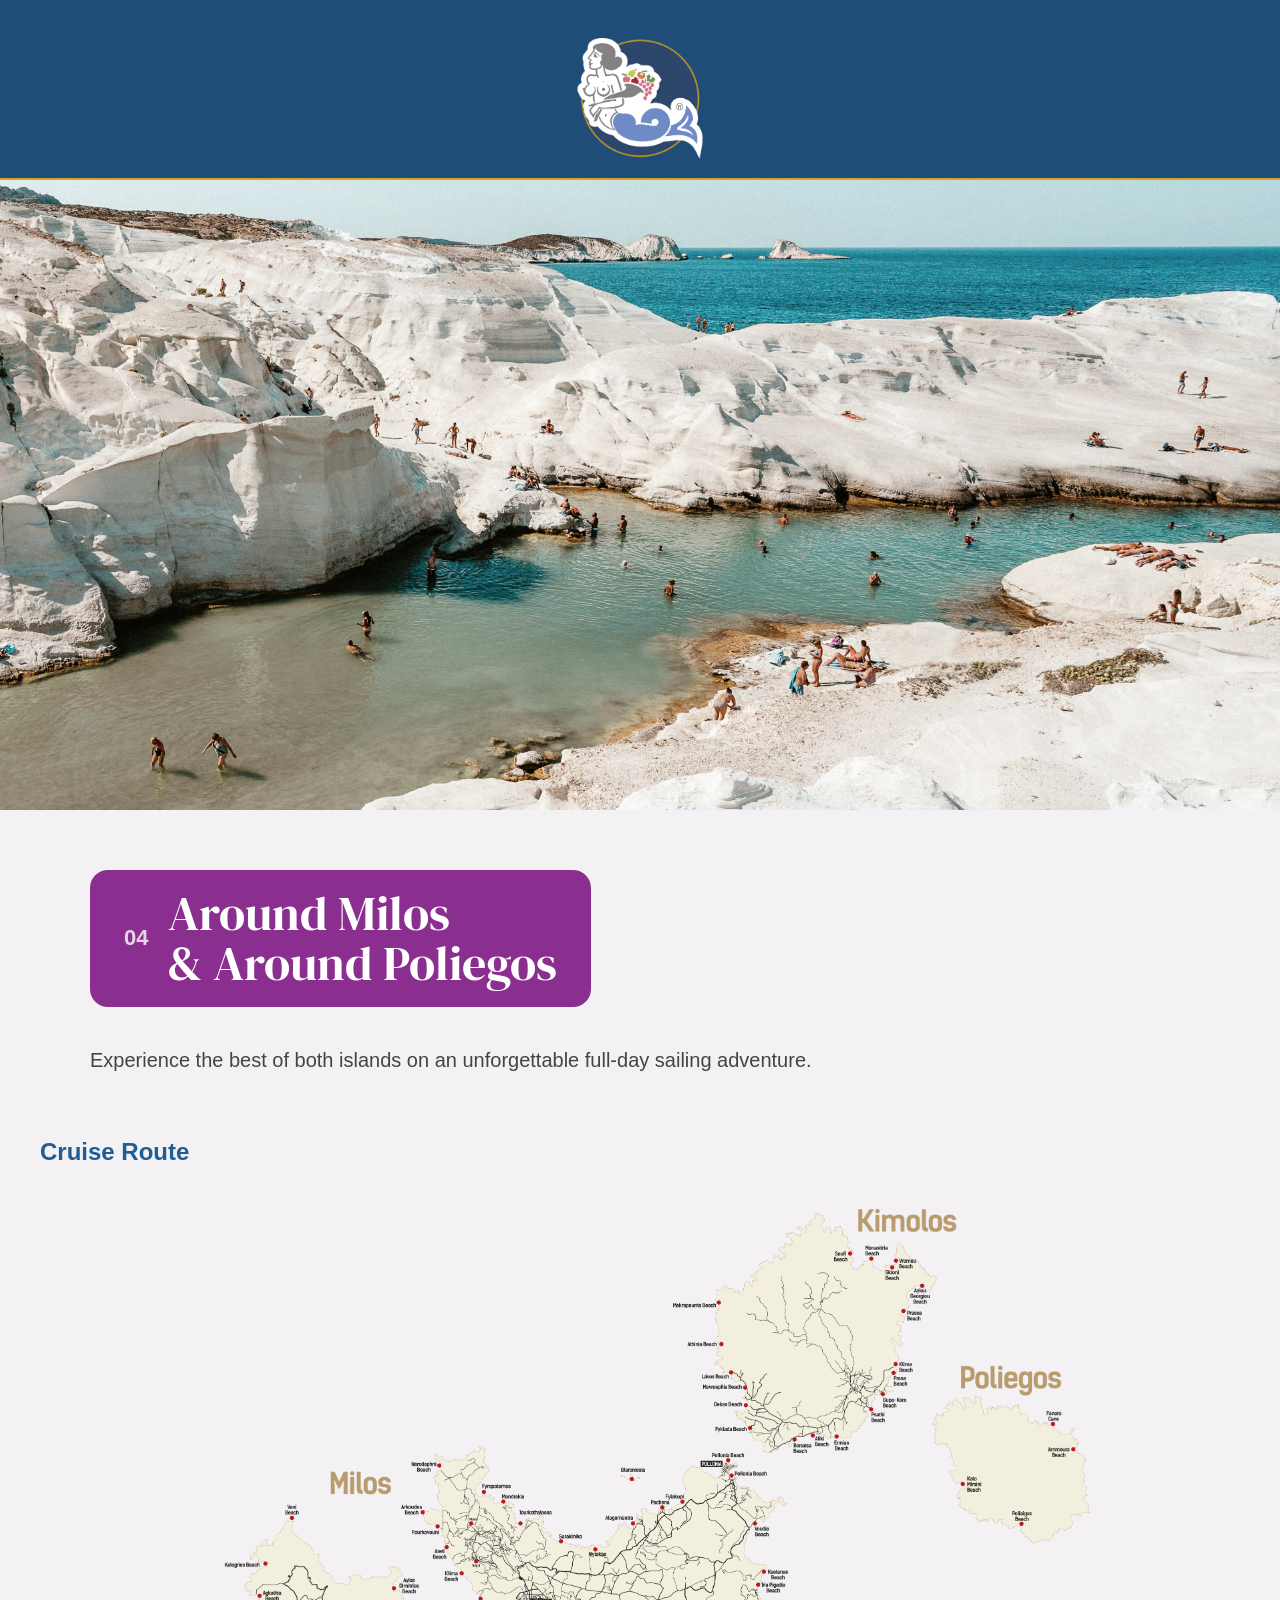
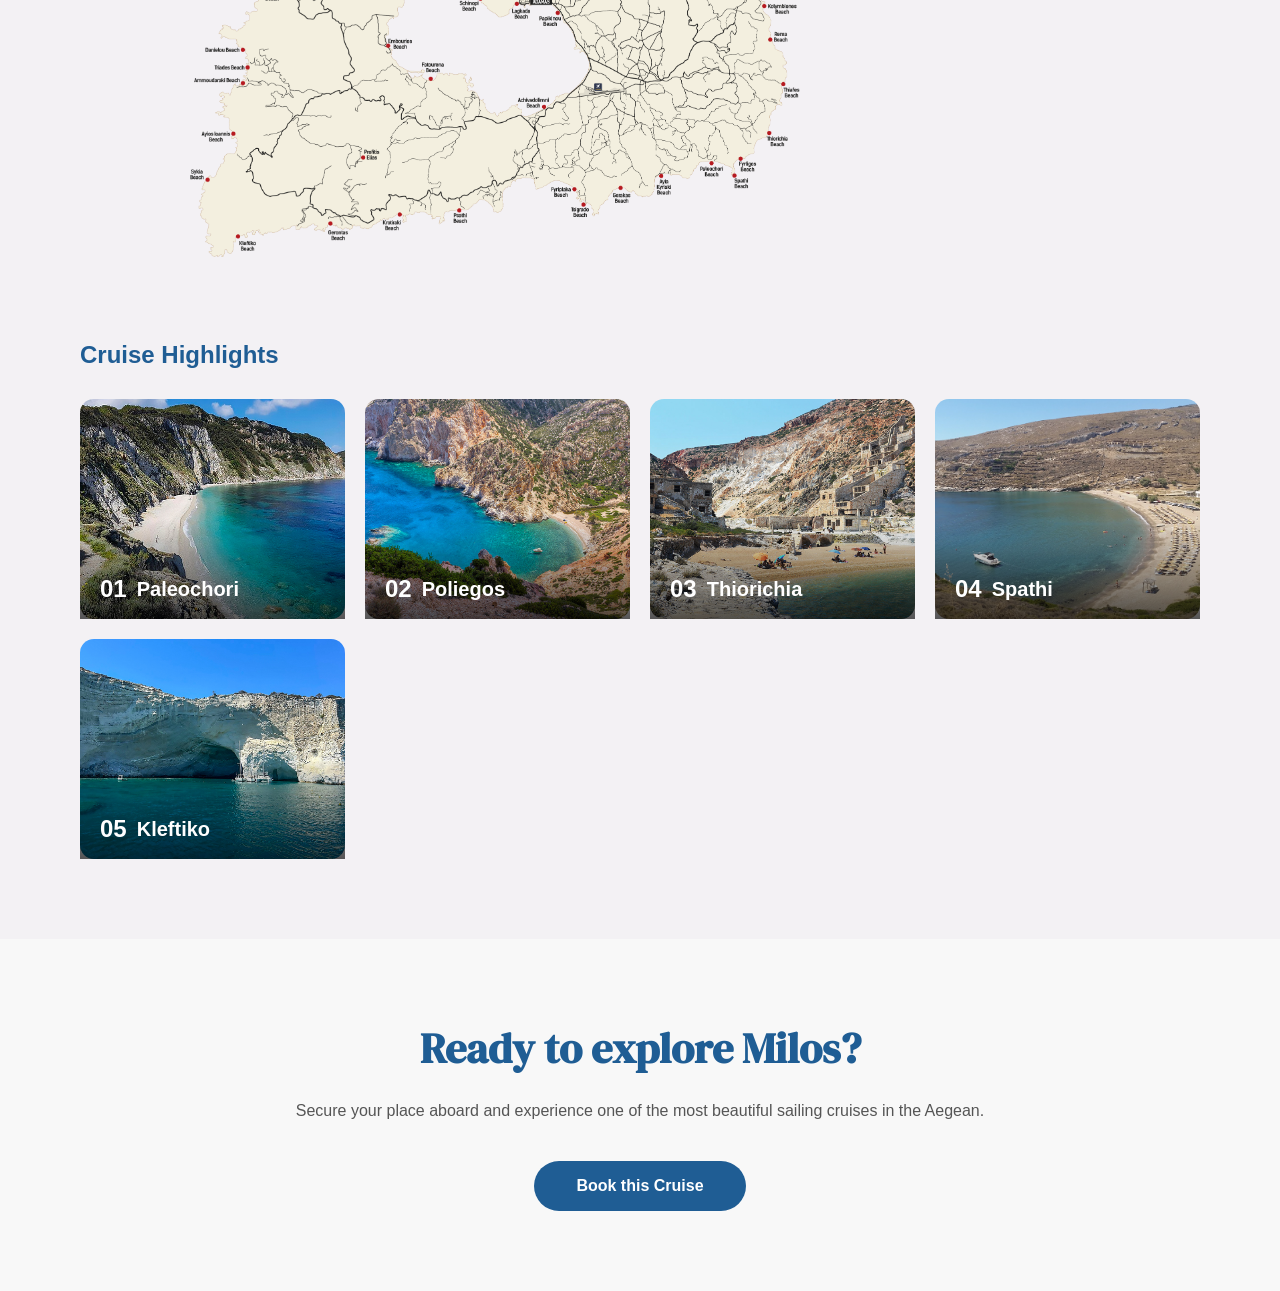
==== around-milos-around-poliegos.html @ d774d101 "Update around-milos-around-poliegos.html" ====
<!DOCTYPE html>
<html lang="en">

<head>
  <meta charset="UTF-8">
  <meta name="viewport" content="width=device-width, initial-scale=1.0">

  <title>Around Milos & Around Poliegos | Thalassitra Cruises</title>

  <link rel="stylesheet" href="css/style.css">

  <link rel="preconnect" href="https://fonts.googleapis.com">
  <link rel="preconnect" href="https://fonts.gstatic.com" crossorigin>
  <link href="https://fonts.googleapis.com/css2?family=DM+Serif+Display&display=swap" rel="stylesheet">
</head>

<body class="cruise-detail-page cruise-detail-orange">

  <header class="header">
    <div class="container">
      <a href="index.html" aria-label="Back to home">
        <img src="images/logo.png" alt="Thalassitra Cruises" class="logo">
      </a>
    </div>
  </header>

  <main>

    <section class="cruise-detail-hero">
  <img src="images/cruise-04/cruise-04-hero.jpg" alt="Around Milos & Around Poliegos cruise">
</section>

    <section class="cruise-detail-intro">

      <div class="cruise-detail-title">
        <span>04</span>
        <h1>Around Milos<br>&amp; Around Poliegos</h1>
      </div>

      <p>
  Experience the best of both islands on an unforgettable full-day sailing adventure.
</p>

    </section>

    <section class="cruise-detail-map">

    <div class="container">

        <h2 class="section-title">Cruise Route</h2>

        <div class="cruise-route-map">

            <img src="images/cruise-04/Cruises_04_map.png"
     alt="Around Milos & Around Poliegos Route">

        </div>

    </div>

</section>



<section class="cruise-detail-gallery">

    <div class="container">

        <h2 class="section-title">Cruise Highlights</h2>

       <div class="cruise-gallery-grid">

  <div class="gallery-item">
    <img src="images/cruise-03/cruise-03-stop-01.jpg" alt="Paleochori">
    <div class="gallery-caption">
      <span>01</span>
      <h3>Paleochori</h3>
    </div>
  </div>

  <div class="gallery-item">
    <img src="images/cruise-03/cruise-03-stop-02.jpg" alt="Poliegos">
    <div class="gallery-caption">
      <span>02</span>
      <h3>Poliegos</h3>
    </div>
  </div>

  <div class="gallery-item">
    <img src="images/cruise-03/cruise-03-stop-03.jpg" alt="Thiorichia">
    <div class="gallery-caption">
      <span>03</span>
      <h3>Thiorichia</h3>
    </div>
  </div>

  <div class="gallery-item">
    <img src="images/cruise-03/cruise-03-stop-04.jpg" alt="Spathi">
    <div class="gallery-caption">
      <span>04</span>
      <h3>Spathi</h3>
    </div>
  </div>

  <div class="gallery-item">
    <img src="images/cruise-03/cruise-03-stop-05.jpg" alt="Kleftiko">
    <div class="gallery-caption">
      <span>05</span>
      <h3>Kleftiko</h3>
    </div>
  </div>

</div>
</div>

    </div>

</section>

<section class="book-cruise">

    <div class="container">

        <h2>Ready to explore Milos?</h2>

        <p>
            Secure your place aboard and experience one of the most beautiful sailing cruises in the Aegean.
        </p>

        <a href="https://thalassitra.com/" target="_blank" class="book-cruise-btn">
            Book this Cruise
        </a>

    </div>

</section>
  
  </main>

</body>
</html>
---- css/style.css ----
@font-face{
    font-family:"ThalassitraTitle";
    src:url("../fonts/SeoulHangangC-BL.ttf") format("truetype");
    font-weight:700;
    font-style:normal;
}

/* ===== RESET ===== */

*{
    margin:0;
    padding:0;
    box-sizing:border-box;
}

body{
    font-family:Arial, Helvetica, sans-serif;
    background:#f4f4f4;
    color:#1f5d94;
}

/* ===== HEADER ===== */

.header{
    position:relative;
    height:330px;
    background:#1f4d78;
    border-bottom:2px solid #d3a32b;
    overflow:visible;
}

.logo{
    position:absolute;
    left:50%;
    transform:translateX(-50%);
    width:370px;
    height:auto;
    top:150px;
    z-index:100;
}

/* ===== TITLE ===== */

.intro{

    background:#efefef;

    text-align:center;

    padding:50px 20px;

}

.intro h1{

    font-size:52px;
    line-height:1.2;
    color:#1f5d94;
    font-weight:normal;

}

/* ===== HERO ===== */

.hero{
    position:relative;
}
.hero img{

    width:100%;
    display:block;

}

/* ===== BUTTONS ===== */

.quick-links{

    background:#174f7c;

    display:grid;

    grid-template-columns:repeat(2,1fr);

    gap:20px;

    padding:40px;

}

.quick-button{

    background:#1d6fb2;

    border:3px solid #c89b1d;

    border-radius:40px;
    background:linear-gradient(to bottom,#2c73ad,#19588b);

box-shadow:
    0 6px 14px rgba(0,0,0,.18),
    inset 0 1px 0 rgba(255,255,255,.20);

transition:all .25s ease;

    display:flex;

    align-items:center;

    justify-content:space-between;

    color:white;

    padding:12px 20px;

}

.quick-button img{
    width:28px;
    transition:transform .3s ease;
}

.quick-button:hover img:first-child{
    transform:rotate(10deg);
}

.quick-button span{
    flex:1;
    text-align:center;
}

.container{
    max-width:1200px;
    margin:0 auto;
    position:relative;
    height:100%;
}
.hero-title{
    position:absolute;
    top:250px;
    left:50%;
    transform:translateX(-50%);
    font-family:"DM Serif Display", serif;
    font-weight:400;
    z-index:10;
    width:1000px;
    color:#1f5d94;
    font-size:75px;
    line-height:1.15;
    text-align:center;
}
.quick-button:hover{
    transform:translateY(-2px);

    box-shadow:
        0 10px 22px rgba(0,0,0,.25),
        inset 0 1px 0 rgba(255,255,255,.30);
}

.quick-button img:last-child{
    transition:transform .25s ease;
}

.quick-button:hover{

    transform:translateY(-3px);

    background:linear-gradient(to bottom,#3482c1,#21679d);

    border-color:#d8ad35;

    box-shadow:
        0 14px 28px rgba(0,0,0,.25),
        0 0 10px rgba(200,155,29,.20),
        inset 0 1px 0 rgba(255,255,255,.35);

}

.mobile-title{
    display:none;
}

@media (max-width:600px){

    .header{
        height:180px;
    }

    .logo{
        width:185px;
        top:65px;
    }

.hero-title{
    top:65px;
    width:90%;
    font-size:31px;
    line-height:1.1;
}

    .quick-links{
        grid-template-columns:1fr;
        gap:14px;
        padding:22px 18px;
    }

    .quick-button{
        width:100%;
        min-height:64px;
        border-radius:18px;
    }
}

.desktop-title{
    display:none;
}

.mobile-title{
    display:block;
}

}

/* ===== CRUISES PAGE ===== */

.cruises-page{
    background:#f3f1f4;
    color:#1f5d94;
}

.cruises-page .header{
    position:relative;
    height:260px;
}

/* ===== HERO ===== */

.cruises-cover{
    position:relative;
    width:100%;
}

.cruises-cover img{
    display:block;
    width:100%;
    height:700px;
    object-fit:cover;
}

.hero-overlay{

    position:absolute;

    left:50%;
    top:12%;

    transform:translate(-50%,-50%);

    width:min(900px,90%);

    text-align:center;

    color:#fff;

}

.hero-overlay h1{

    margin:0 0 12px;

    font-family:"DM Serif Display", serif;

    font-size:68px;

    font-weight:400;

    text-transform:uppercase;

    line-height:1;

    text-shadow:0 3px 14px rgba(0,0,0,.35);

}

.hero-overlay p{

    margin:0;

    font-family:"DM Serif Display", serif;

    font-size:24px;

    line-height:1.4;

    text-shadow:0 2px 8px rgba(0,0,0,.45);

}

.cruises-list{
    padding:0 0 70px;
}

.cruises-list h2{
    margin:0 0 35px;
    padding:14px 20px;
    text-align:center;
    background:#1f5d94;
    color:#fff;
    font-family:"DM Serif Display", serif;
    font-size:42px;
    font-weight:400;
    text-transform:uppercase;
}

.cruise-grid{
    width:min(1100px, calc(100% - 40px));
    margin:0 auto;
    display:grid;
    grid-template-columns:repeat(2, 1fr);
    gap:24px;
}

.cruise-card{
    position:relative;
    overflow:hidden;

    min-height:260px;
    padding:30px;
    border-radius:22px;

    color:#fff;
    text-decoration:none;

    display:flex;
    flex-direction:column;
    justify-content:space-between;

    background-size:cover;
    background-position:center;

    box-shadow:0 12px 26px rgba(0,0,0,.18);
    transition:transform .25s ease, box-shadow .25s ease;
}

.cruise-card::before{
    content:"";
    position:absolute;
    inset:0;

    background:linear-gradient(
        to top,
        rgba(0,0,0,.65),
        rgba(0,0,0,.15)
    );

    z-index:1;
}

.cruise-card > *{
    position:relative;
    z-index:2;
}

.cruise-card:hover{
    transform:translateY(-4px);
    box-shadow:0 18px 34px rgba(0,0,0,.24);
}

.cruise-number{
    font-size:18px;
    opacity:.8;
}

.cruise-card h3{
    margin:20px 0;
    font-family:"DM Serif Display", serif;
    font-size:36px;
    font-weight:400;
    line-height:1.05;
}

.cruise-link{
    font-size:17px;
    font-weight:bold;
}

.cruise-purple{
    background:#8a2f8f;
}

.cruise-green{
    background:#4f8f3d;
}

.cruise-brown{
    background:#8a5a2b;
}

.cruise-orange{
    background:#d76a2b;
}

@media (max-width:600px){

    .cruises-page .header{
        height:180px;
    }

    .cruises-intro{
        padding:40px 18px 25px;
    }

    .cruises-intro h1{
        font-size:38px;
    }

    .cruises-intro p{
        font-size:15px;
    }

    .cruises-list h2{
        font-size:28px;
        padding:12px 15px;
    }

    .cruise-grid{
        width:calc(100% - 28px);
        grid-template-columns:1fr;
        gap:16px;
    }

    .cruise-card{
        min-height:190px;
        padding:22px;
        border-radius:18px;
    }

    .cruise-card h3{
        font-size:28px;
    }
}

/* ===== CRUISE DETAIL PAGE ===== */

.cruise-detail-page{
    background:#f3f1f4;
}

.cruise-detail-hero{
    width:100%;
}

.cruise-detail-hero img{
    display:block;
    width:100%;
    height:min(70vh,700px);
    object-fit:cover;
}

.cruise-detail-intro{
    width:min(1100px, calc(100% - 40px));
    margin:60px auto;
}

.cruise-detail-title{
    display:inline-flex;
    align-items:center;
    gap:20px;

    padding:18px 34px;

    border-radius:18px;

    background:#8a2f8f;
    color:#fff;
}

.cruise-detail-title span{
    font-size:22px;
    font-weight:bold;
    opacity:.8;
}

.cruise-detail-title h1{
    margin:0;

    font-family:"DM Serif Display", serif;
    font-size:48px;
    font-weight:400;
    line-height:1.05;
}

.cruise-detail-intro p{

    max-width:760px;

    margin:35px 0 0;

    font-size:20px;
    line-height:1.8;

    color:#444;
}

/* ===== SMALL HEADER FOR INNER PAGES ===== */

.cruises-page .header,
.cruise-detail-page .header{
    height:180px;
}

.cruises-page .logo,
.cruise-detail-page .logo{

    position:absolute;

    left:50%;

    top:38px;

    transform:translateX(-50%);

    width:125px;

}

.cruises-intro{
    padding:38px 20px 30px;
}

@media (max-width:600px){

    .cruises-page .header,
    .cruise-detail-page .header{
        height:135px;
    }

    .cruises-page .logo,
    .cruise-detail-page .logo{
        top:8px;
        width:125px;
    }

    .cruise-grid{
        grid-template-columns:1fr;
    }

}

/* ==========================
   Cruise Gallery
========================== */

.cruise-detail-gallery{
    max-width:1200px;
    margin:80px auto;
    padding:0 40px;
}

.cruise-detail-gallery h2{
    margin-bottom:30px;
}

.cruise-gallery{
    display:grid;
    grid-template-columns:repeat(auto-fit,minmax(260px,1fr));
    gap:22px;
}

.cruise-gallery img{
    width:100%;
    height:220px;
    object-fit:cover;
    border-radius:16px;
    display:block;
    transition:.35s;
}

.cruise-gallery img:hover{
    transform:scale(1.02);
}

@media (max-width:768px){

.cruise-gallery{
grid-template-columns:1fr;
}

.cruise-gallery img{
height:220px;
}

}

.cruise-gallery-grid{
    display:grid;
    grid-template-columns:repeat(auto-fit,minmax(240px,1fr));
    gap:20px;
}

.gallery-item img{
    width:100%;
    height:220px;
    object-fit:cover;
    border-radius:14px;
    display:block;
}

.gallery-item img:hover{
    transform:scale(1.03);
    transition:.3s;
}

/* ===========================
   Cruise Stops
=========================== */

.cruise-stops{
    max-width:1200px;
    margin:90px auto;
    padding:0 40px;
}

.stop-card{
    display:grid;
    grid-template-columns:340px 1fr;
    gap:35px;

    align-items:center;

    margin-bottom:60px;
    padding-bottom:60px;

    border-bottom:1px solid #e7e7e7;
}

.stop-card:last-child{
    border-bottom:none;
}

.stop-card img{
    width:100%;
    height:240px;

    object-fit:cover;

    border-radius:16px;
}

.stop-number{
    display:inline-block;

    margin-bottom:14px;

    color:#8a2f8f;

    font-size:15px;
    font-weight:700;
    letter-spacing:2px;
}

.stop-content h3{
    margin:0 0 15px;

    font-family:"DM Serif Display",serif;
    font-size:34px;
    color:#1f5d94;
}

.stop-content p{
    margin:0;

    line-height:1.8;
    color:#555;
}

@media (max-width:768px){

    .cruise-stops{
        padding:0 20px;
    }

    .stop-card{
        grid-template-columns:1fr;
        gap:20px;
    }

}

.book-cruise{
    padding:80px 20px;
    text-align:center;
    background:#f8f8f8;
}

.book-cruise h2{
    font-family:"DM Serif Display", serif;
    font-size:42px;
    color:#1f5d94;
    margin-bottom:20px;
}

.book-cruise p{
    max-width:700px;
    margin:0 auto 35px;
    line-height:1.8;
    color:#555;
}

.book-cruise-btn{
    display:inline-block;
    padding:16px 42px;
    background:#1f5d94;
    color:#fff;
    text-decoration:none;
    border-radius:40px;
    font-weight:700;
    transition:.3s;
}

.book-cruise-btn:hover{
    background:#16466f;
}

.cruise-route-map{
    text-align:center;
    margin-top:40px;
}

.cruise-route-map img{
    width:75%;
    max-width:900px;
    height:auto;
    border-radius:20px;
}

.gallery-item{
    position:relative;
    overflow:hidden;
}

.gallery-caption{
    position:absolute;
    left:20px;
    bottom:18px;
    color:#fff;
    z-index:2;
}

.gallery-caption{
    display:flex;
    align-items:center;
    gap:10px;
    position:absolute;
    left:20px;
    bottom:18px;
    color:#fff;
    z-index:2;
}

.gallery-caption span{
    font-size:24px;
    font-weight:700;
    line-height:1;
}

.gallery-caption h3{
    margin:0;
    font-size:20px;
    font-weight:600;
    color:#fff;
}

.gallery-item::after{
    content:"";
    position:absolute;
    left:0;
    right:0;
    bottom:0;
    height:45%;
    background:linear-gradient(to top, rgba(0,0,0,.65), rgba(0,0,0,0));
}
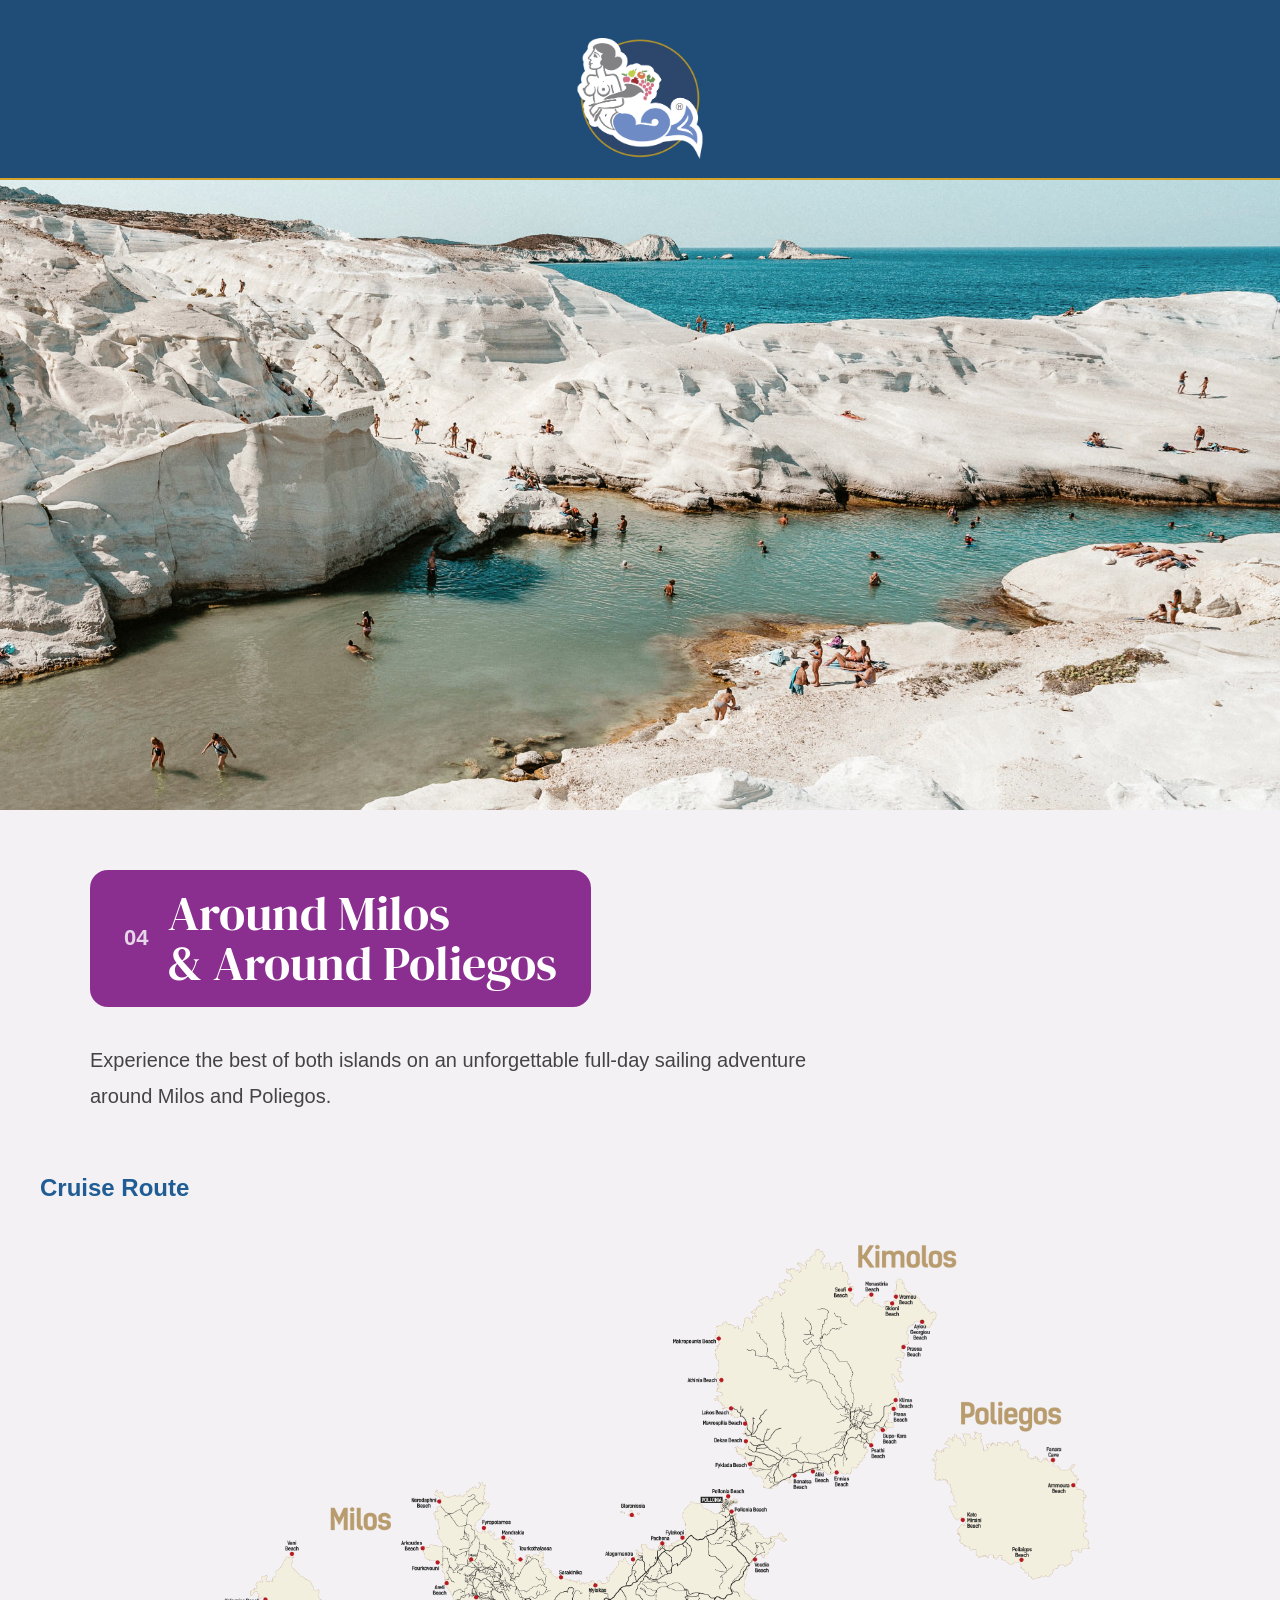
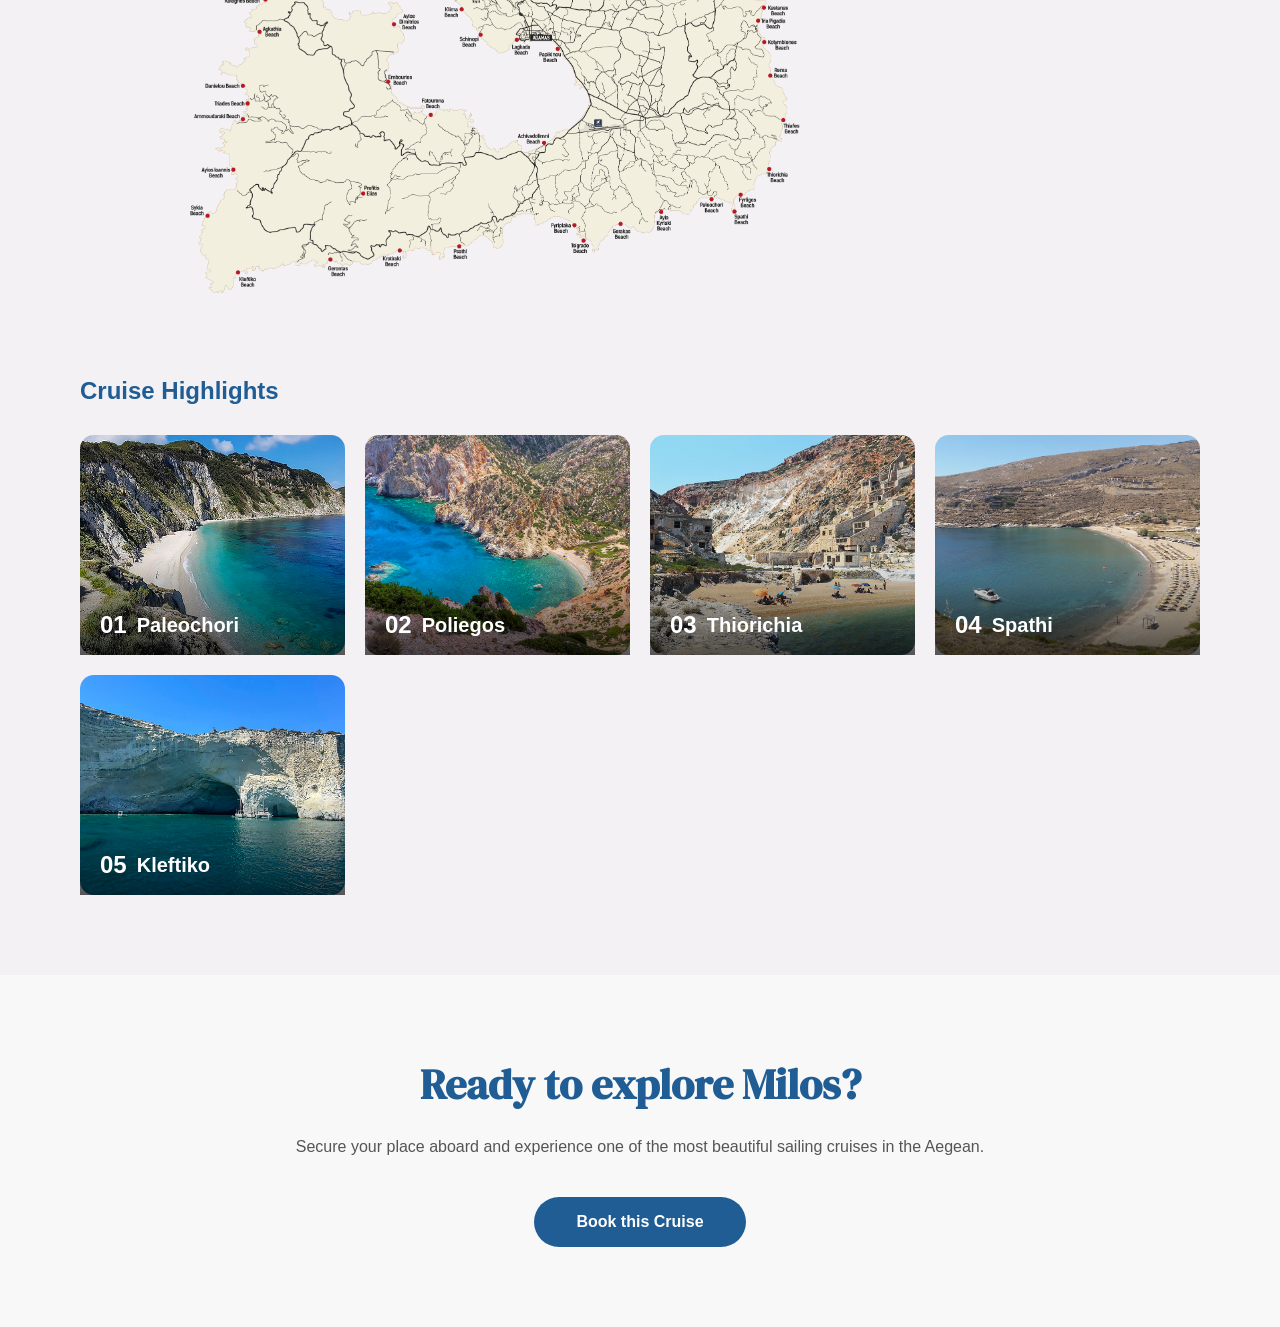
==== commit 1ef36775: "Update around-milos-around-poliegos.html" ====
--- a/around-milos-around-poliegos.html
+++ b/around-milos-around-poliegos.html
@@ -38,7 +38,7 @@
       </div>
 
       <p>
-  Experience the best of both islands on an unforgettable full-day sailing adventure.
+  Experience the best of both islands on an unforgettable full-day sailing adventure around Milos and Poliegos.
 </p>
 
     </section>
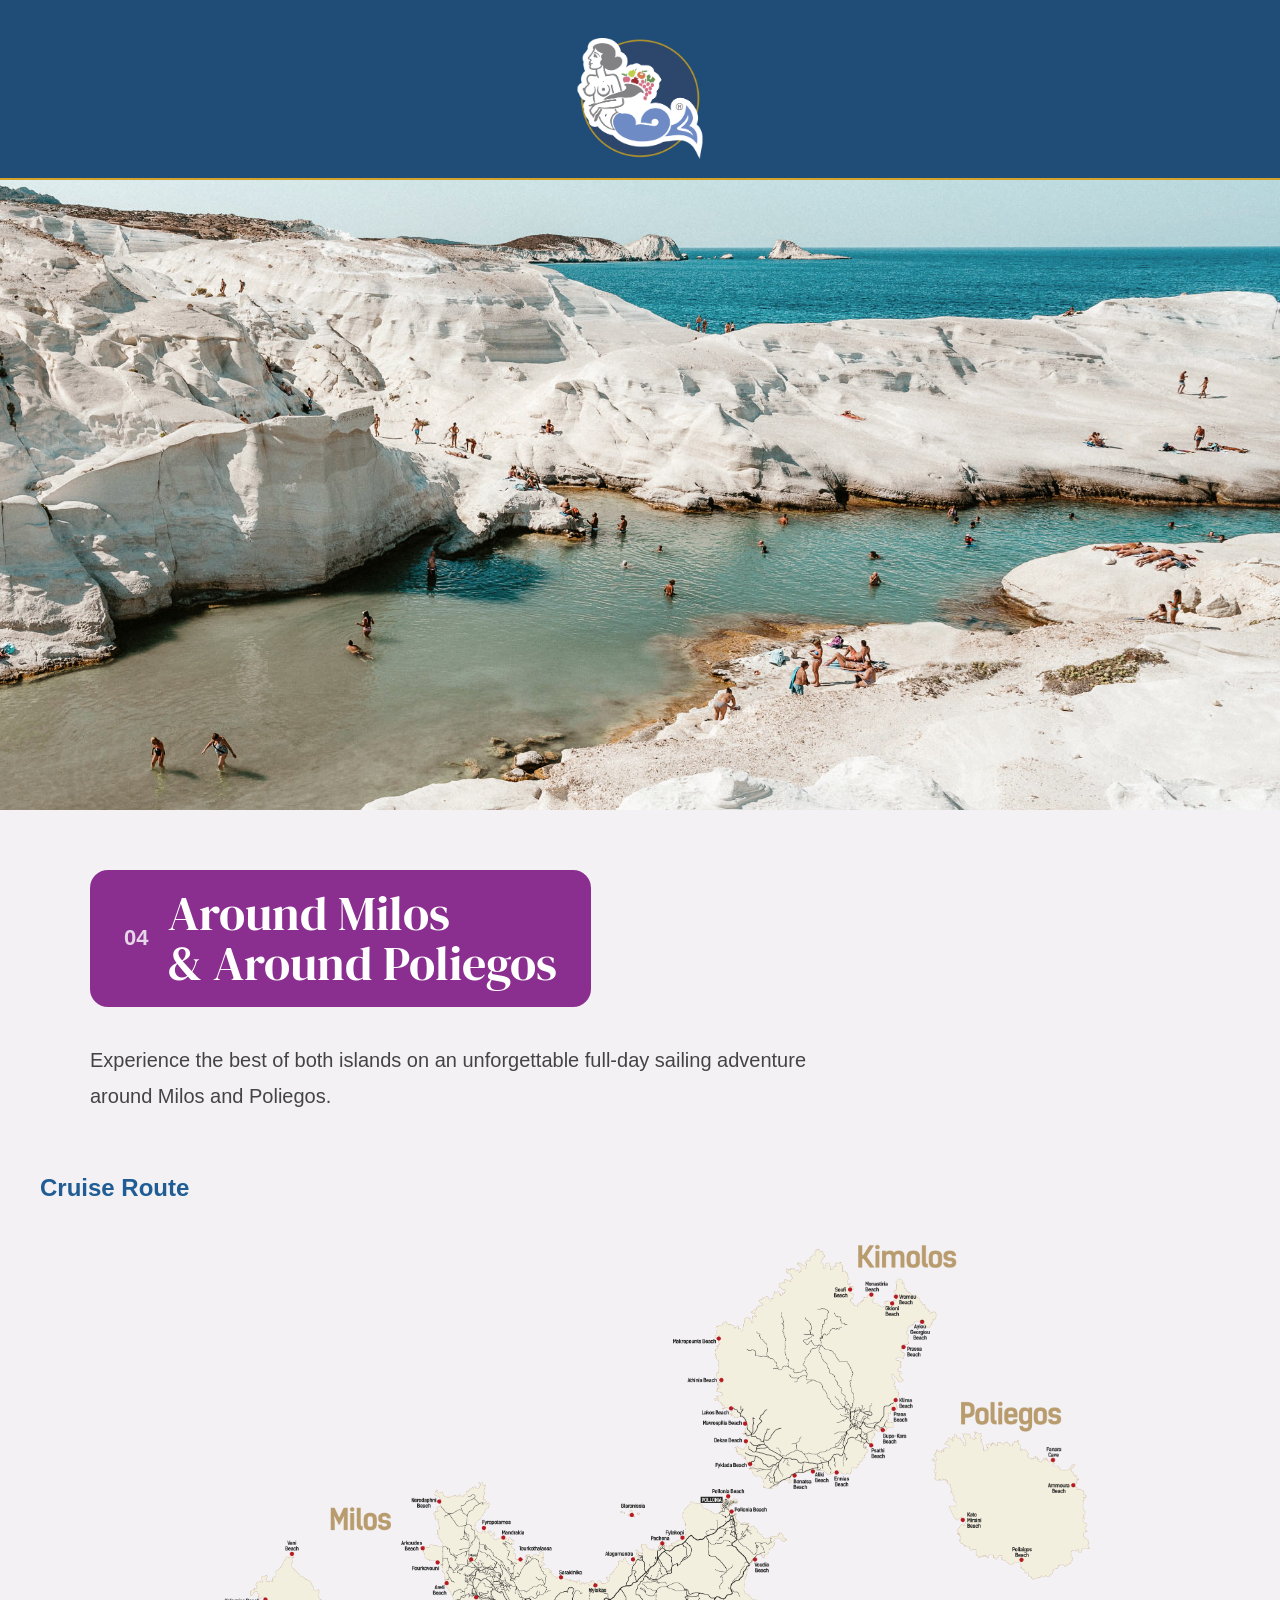
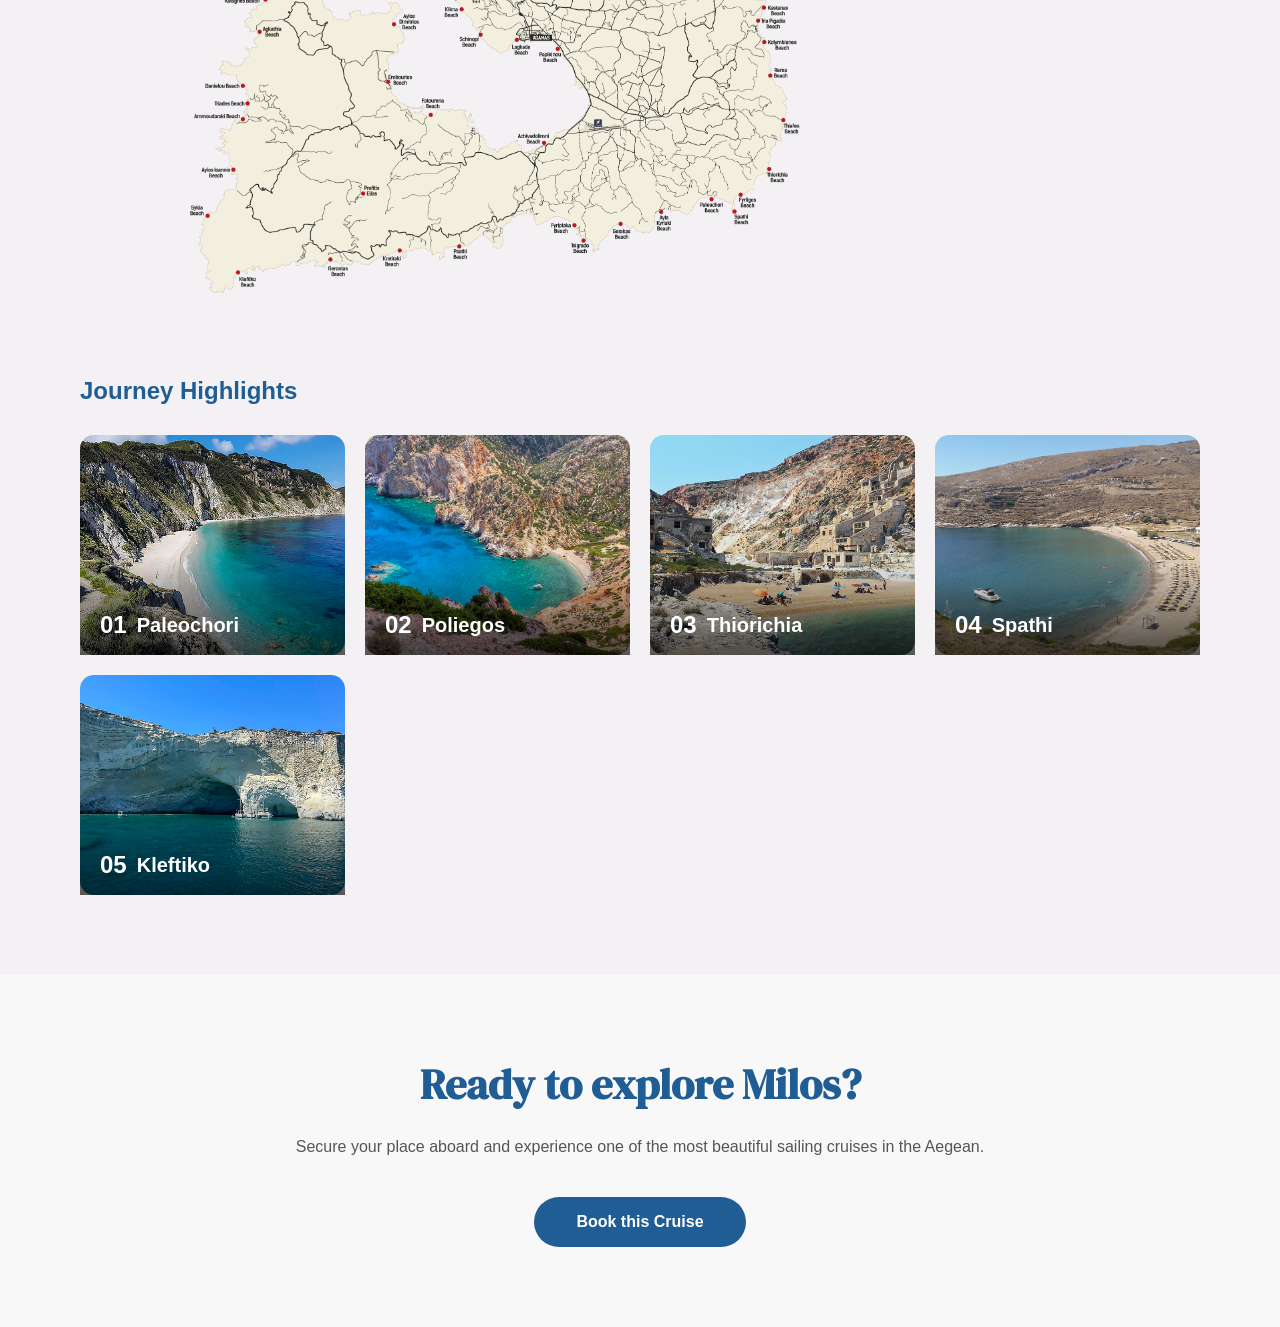
==== commit 96a455ec: "Update around-milos-around-poliegos.html" ====
--- a/around-milos-around-poliegos.html
+++ b/around-milos-around-poliegos.html
@@ -66,7 +66,7 @@
 
     <div class="container">
 
-        <h2 class="section-title">Cruise Highlights</h2>
+        <h2 class="section-title">Journey Highlights</h2>
 
        <div class="cruise-gallery-grid">
 
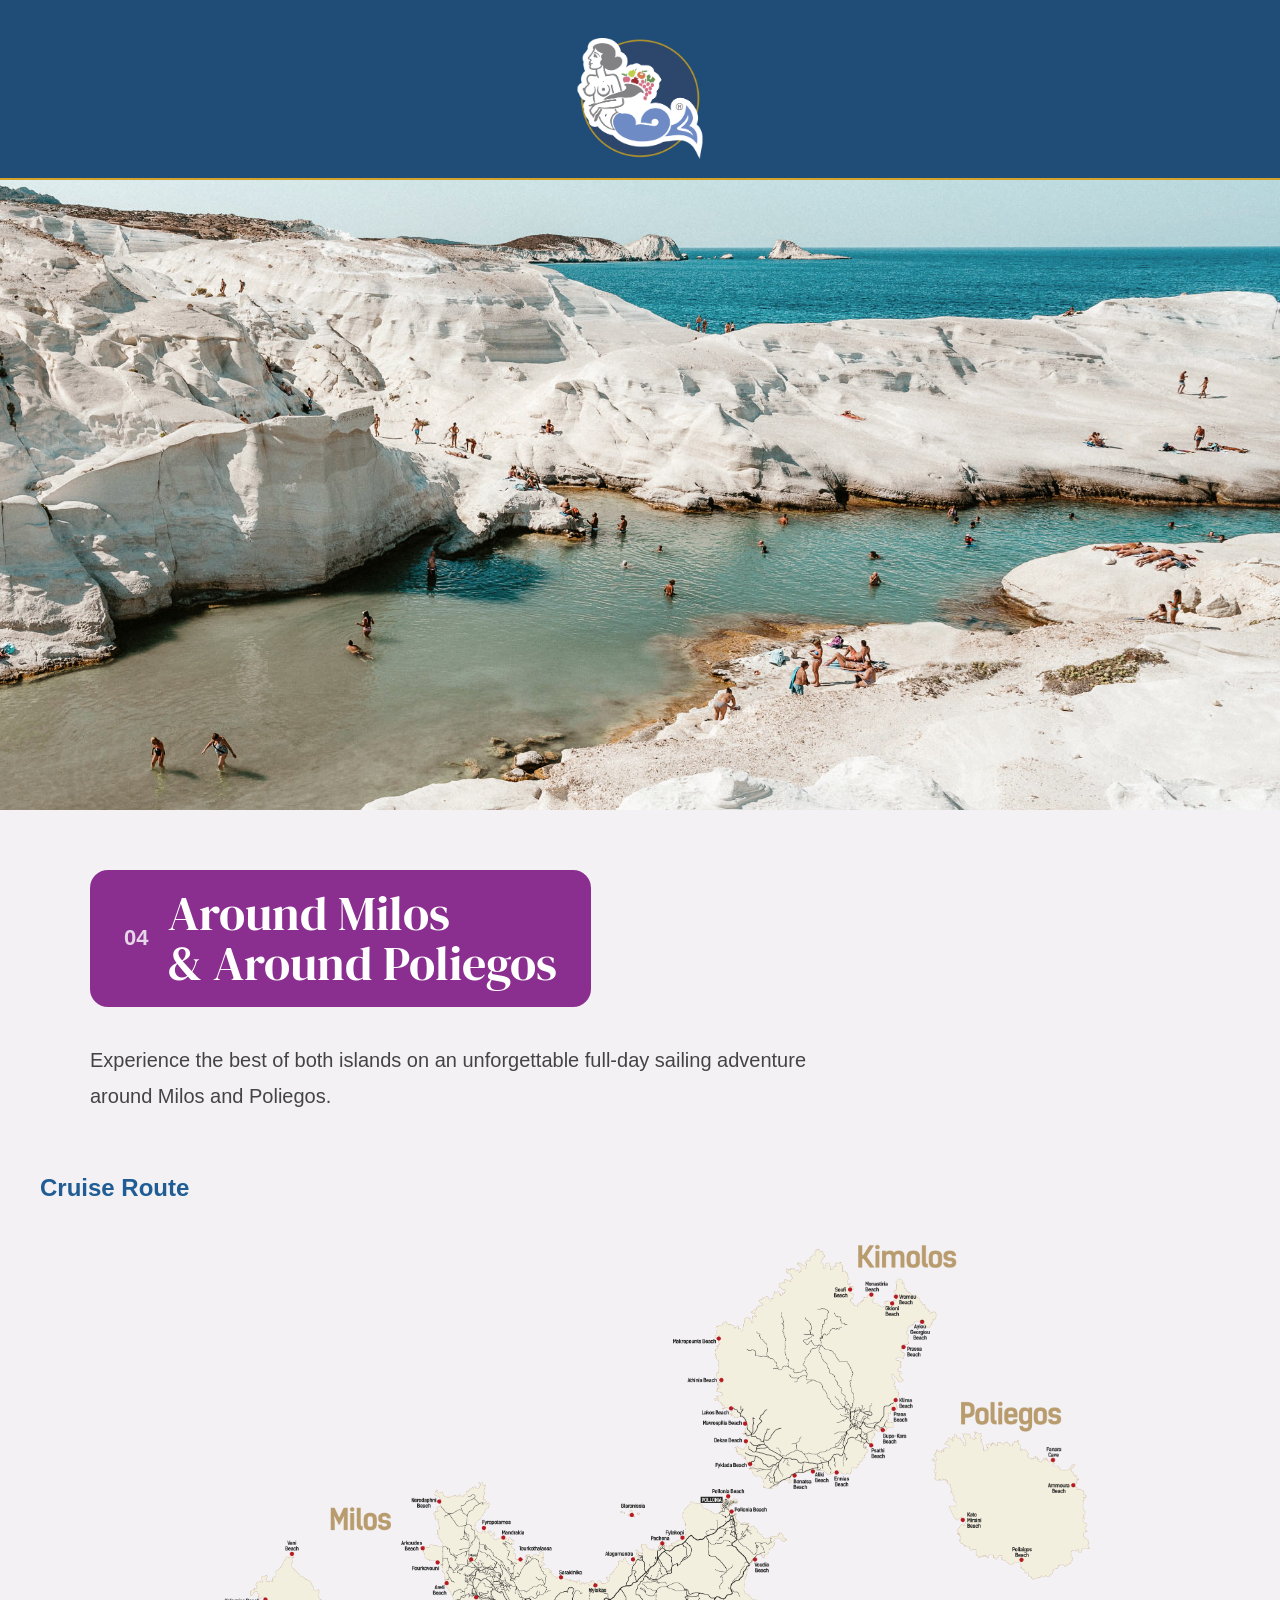
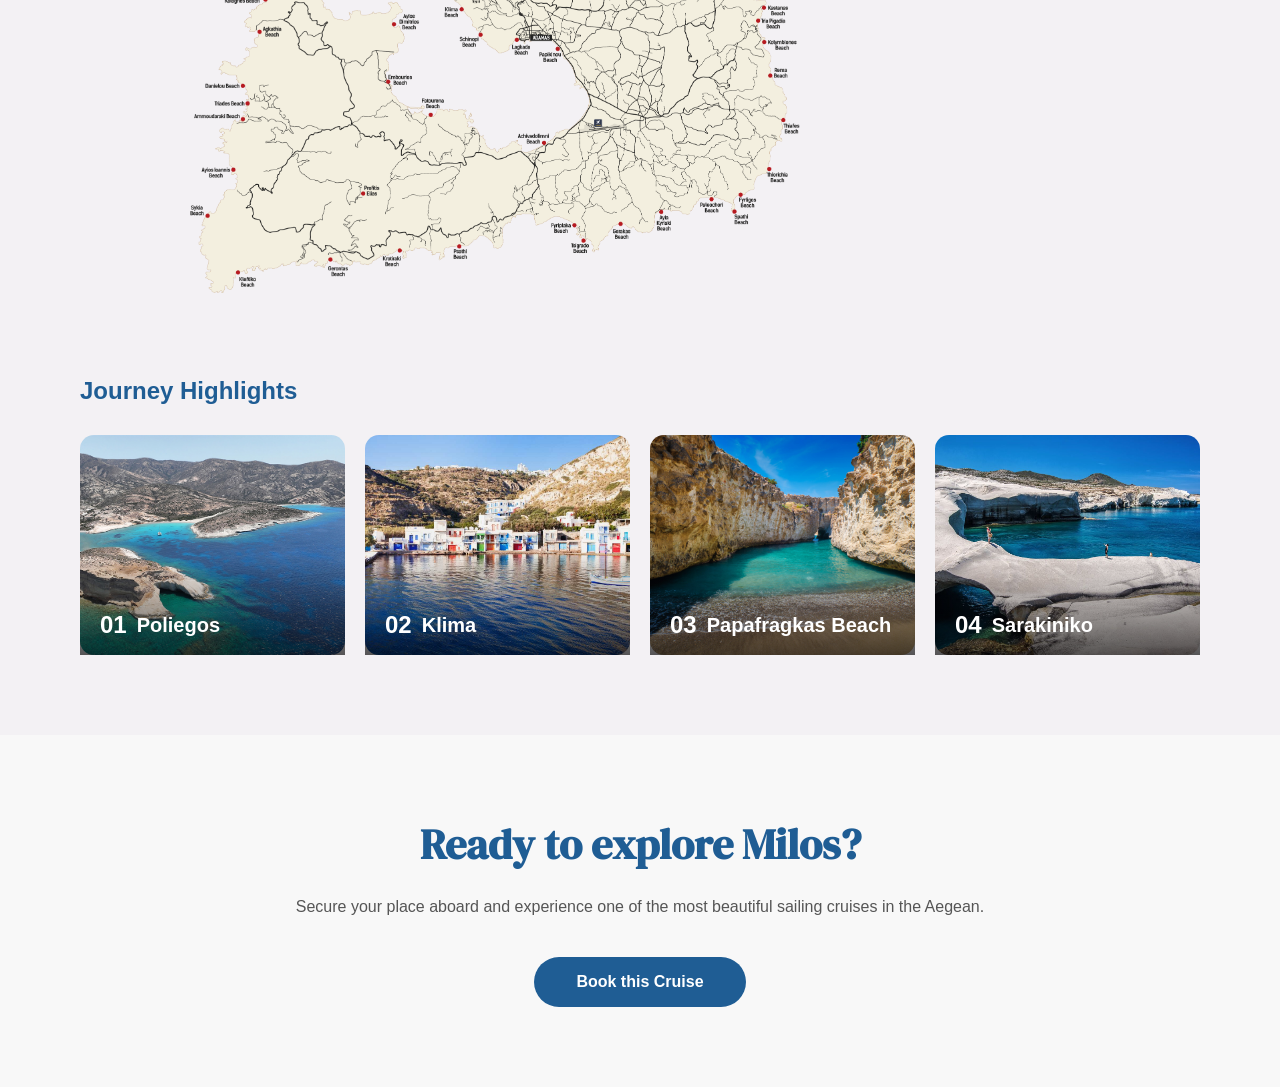
==== commit a12db002: "Update around-milos-around-poliegos.html" ====
--- a/around-milos-around-poliegos.html
+++ b/around-milos-around-poliegos.html
@@ -71,42 +71,36 @@
        <div class="cruise-gallery-grid">
 
   <div class="gallery-item">
-    <img src="images/cruise-03/cruise-03-stop-01.jpg" alt="Paleochori">
-    <div class="gallery-caption">
-      <span>01</span>
-      <h3>Paleochori</h3>
-    </div>
+  <img src="images/cruise-04/cruise-04-stop-01.jpg" alt="Poliegos">
+  <div class="gallery-caption">
+    <span>01</span>
+    <h3>Poliegos</h3>
   </div>
+</div>
 
-  <div class="gallery-item">
-    <img src="images/cruise-03/cruise-03-stop-02.jpg" alt="Poliegos">
-    <div class="gallery-caption">
-      <span>02</span>
-      <h3>Poliegos</h3>
-    </div>
+<div class="gallery-item">
+  <img src="images/cruise-04/cruise-04-stop-02.jpg" alt="Klima">
+  <div class="gallery-caption">
+    <span>02</span>
+    <h3>Klima</h3>
   </div>
+</div>
 
-  <div class="gallery-item">
-    <img src="images/cruise-03/cruise-03-stop-03.jpg" alt="Thiorichia">
-    <div class="gallery-caption">
-      <span>03</span>
-      <h3>Thiorichia</h3>
-    </div>
+<div class="gallery-item">
+  <img src="images/cruise-04/cruise-04-stop-03.jpg" alt="Papafragkas Beach">
+  <div class="gallery-caption">
+    <span>03</span>
+    <h3>Papafragkas Beach</h3>
   </div>
+</div>
 
-  <div class="gallery-item">
-    <img src="images/cruise-03/cruise-03-stop-04.jpg" alt="Spathi">
-    <div class="gallery-caption">
-      <span>04</span>
-      <h3>Spathi</h3>
-    </div>
+<div class="gallery-item">
+  <img src="images/cruise-04/cruise-04-stop-04.jpg" alt="Sarakiniko">
+  <div class="gallery-caption">
+    <span>04</span>
+    <h3>Sarakiniko</h3>
   </div>
-
-  <div class="gallery-item">
-    <img src="images/cruise-03/cruise-03-stop-05.jpg" alt="Kleftiko">
-    <div class="gallery-caption">
-      <span>05</span>
-      <h3>Kleftiko</h3>
+</div>
     </div>
   </div>
 
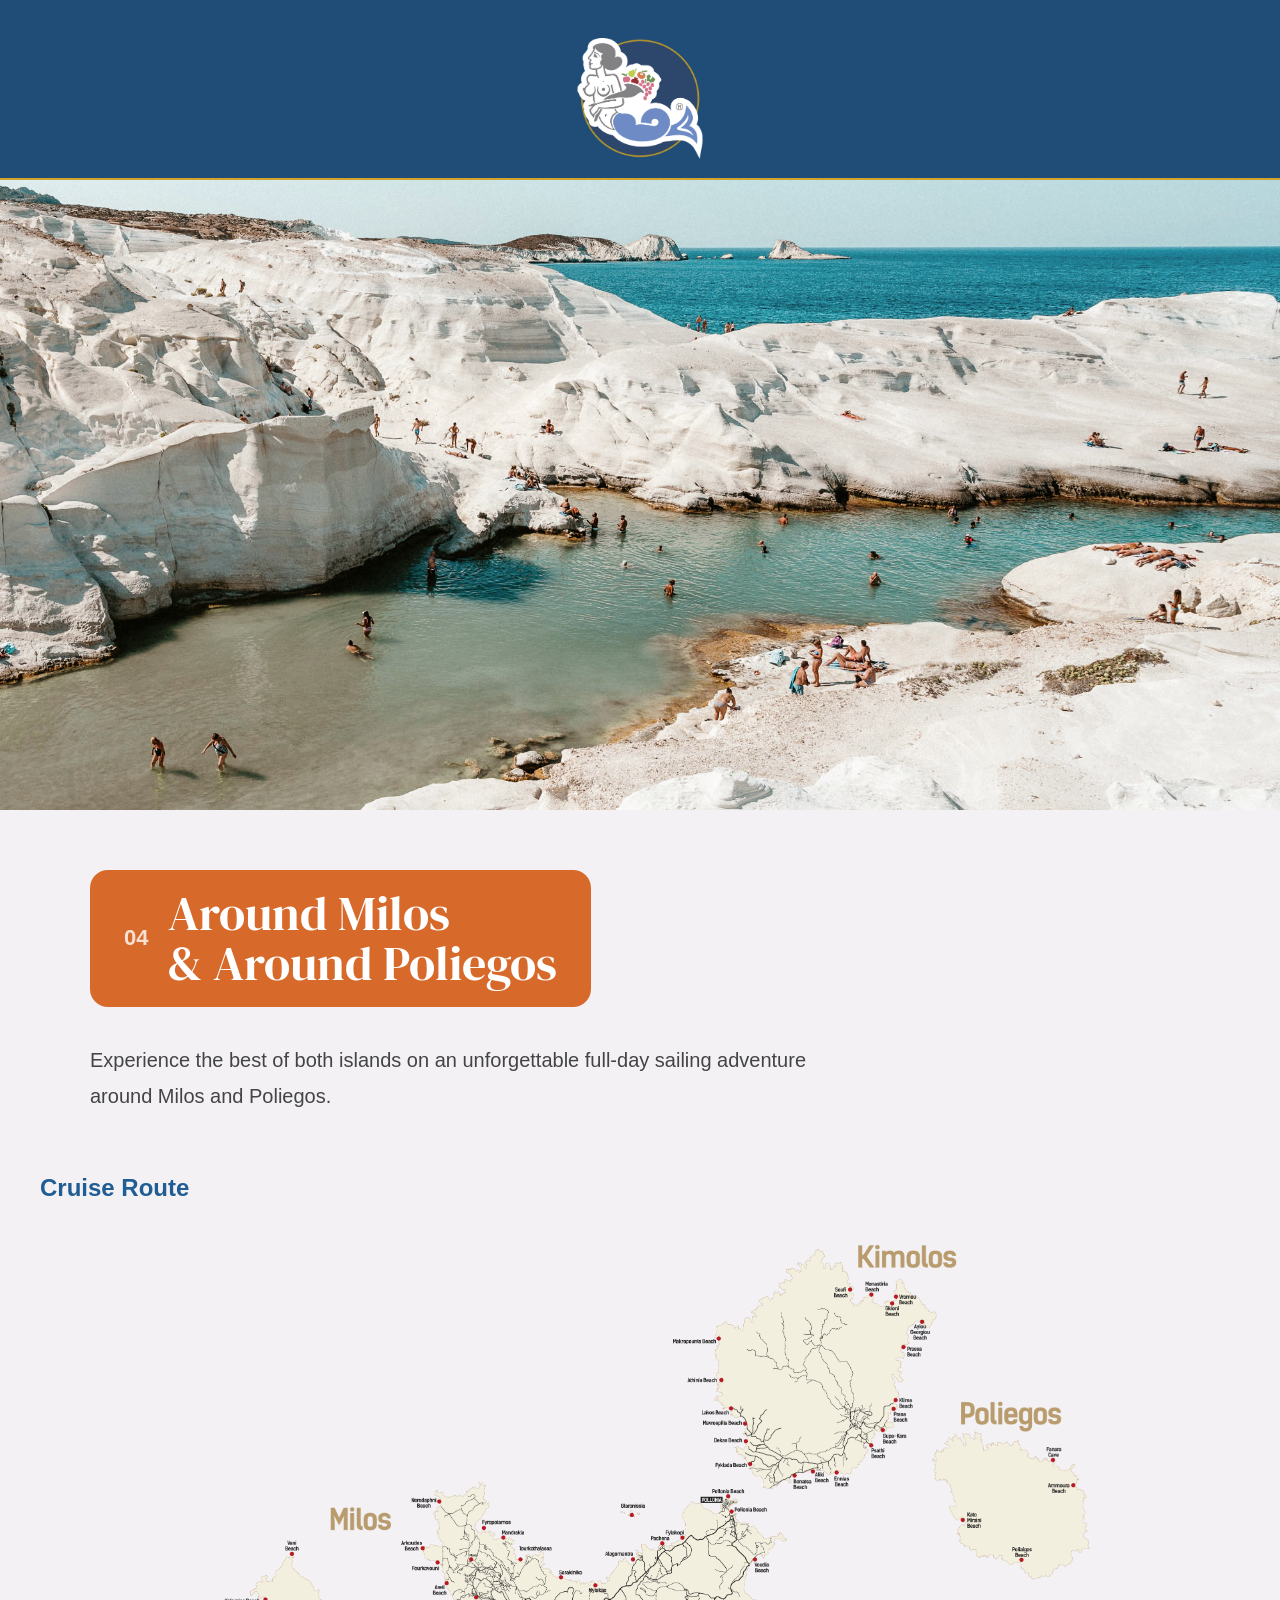
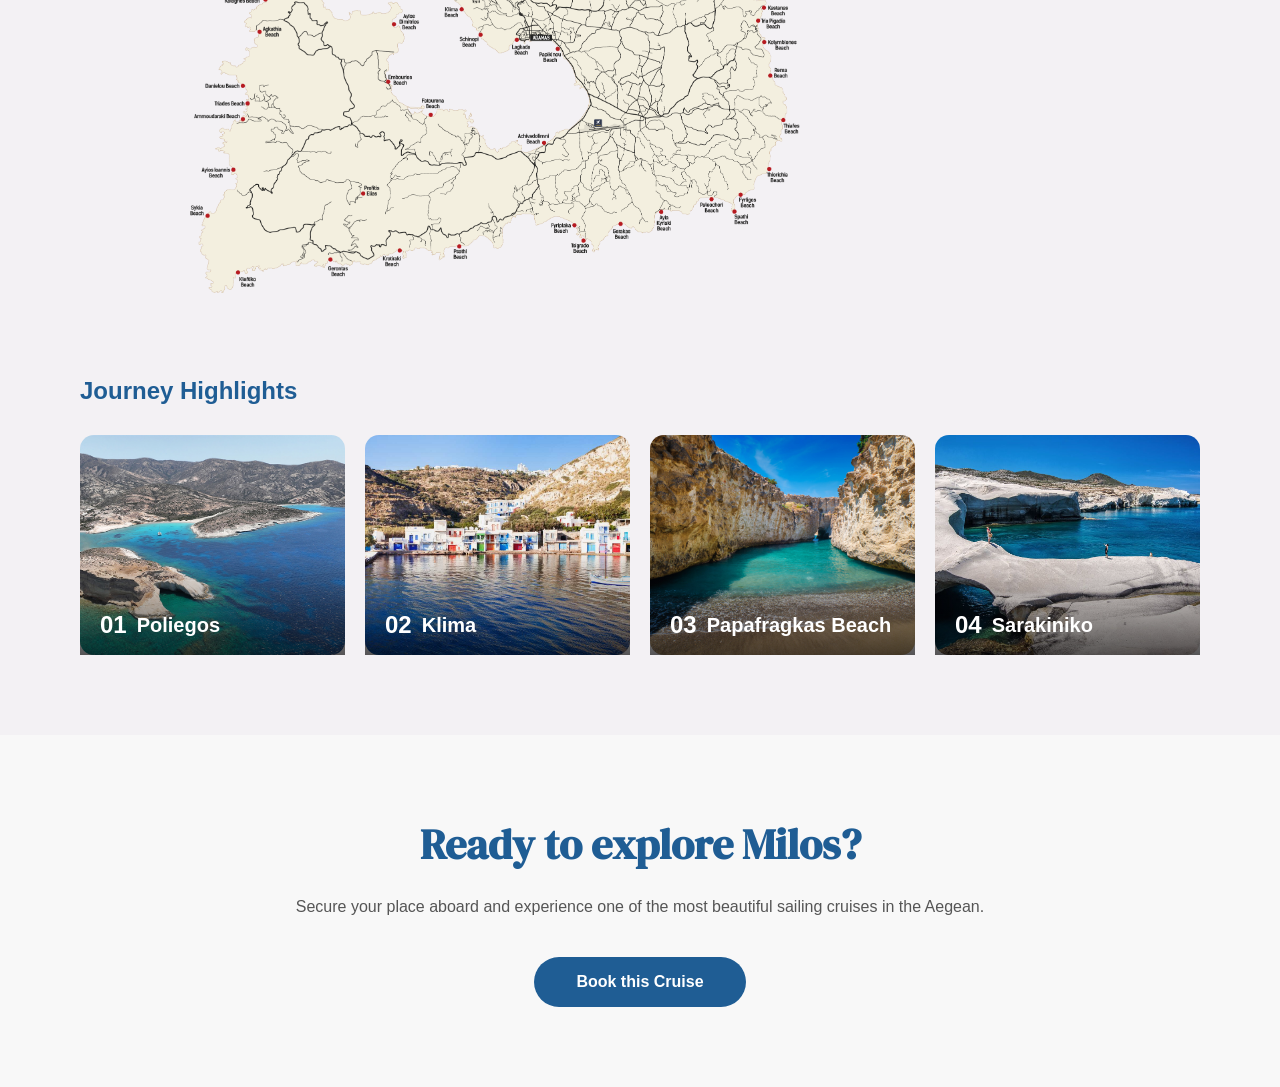
==== commit dc22fc82: "Update around-milos-around-poliegos.html" ====
--- a/around-milos-around-poliegos.html
+++ b/around-milos-around-poliegos.html
@@ -104,11 +104,6 @@
     </div>
   </div>
 
-</div>
-</div>
-
-    </div>
-
 </section>
 
 <section class="book-cruise">
@@ -121,7 +116,7 @@
             Secure your place aboard and experience one of the most beautiful sailing cruises in the Aegean.
         </p>
 
-        <a href="https://thalassitra.com/" target="_blank" class="book-cruise-btn">
+        <a href="https://www.thalassitrasailing.com/contact" target="_blank" class="book-cruise-btn">
             Book this Cruise
         </a>
 
@@ -131,6 +126,8 @@
   
   </main>
 
+  <script src="js/map-lightbox.js"></script>
+
 </body>
 </html>
 
--- a/css/style.css
+++ b/css/style.css
@@ -407,7 +407,7 @@
     }
 
     .cruises-intro{
-        padding:40px 18px 25px;
+        padding:135px 18px 25px;
     }
 
     .cruises-intro h1{
@@ -490,6 +490,22 @@
     line-height:1.05;
 }
 
+.cruise-detail-purple .cruise-detail-title{
+    background:#8a2f8f;
+}
+
+.cruise-detail-green .cruise-detail-title{
+    background:#4f8f3d;
+}
+
+.cruise-detail-brown .cruise-detail-title{
+    background:#8a5a2b;
+}
+
+.cruise-detail-orange .cruise-detail-title{
+    background:#d76a2b;
+}
+
 .cruise-detail-intro p{
 
     max-width:760px;
@@ -544,6 +560,21 @@
     .cruise-grid{
         grid-template-columns:1fr;
     }
+
+.hero-overlay{
+    top:18%;
+    color:#1f5d94;
+}
+
+.hero-overlay h1{
+    font-size:42px;
+    color:#1f5d94;
+}
+
+.hero-overlay p{
+    font-size:16px;
+    color:#1f5d94;
+}
 
 }
 
@@ -780,3 +811,49 @@
     height:45%;
     background:linear-gradient(to top, rgba(0,0,0,.65), rgba(0,0,0,0));
 }
+
+/* ===== Cruise Map Lightbox ===== */
+
+.cruise-route-map img{
+    max-width:100%;
+    border-radius:12px;
+    cursor:zoom-in;
+    transition:transform .25s ease;
+}
+
+.cruise-route-map img:hover{
+    transform:scale(1.02);
+}
+
+.map-lightbox{
+    position:fixed;
+    inset:0;
+    background:rgba(0,0,0,.9);
+    display:none;
+    justify-content:center;
+    align-items:center;
+    z-index:9999;
+    padding:30px;
+}
+
+.map-lightbox.active{
+    display:flex;
+}
+
+.map-lightbox img{
+    max-width:95%;
+    max-height:95%;
+    border-radius:12px;
+    cursor:zoom-out;
+}
+
+.map-lightbox .close-map{
+    position:absolute;
+    top:20px;
+    right:30px;
+    font-size:42px;
+    color:#fff;
+    cursor:pointer;
+    font-weight:300;
+    user-select:none;
+}
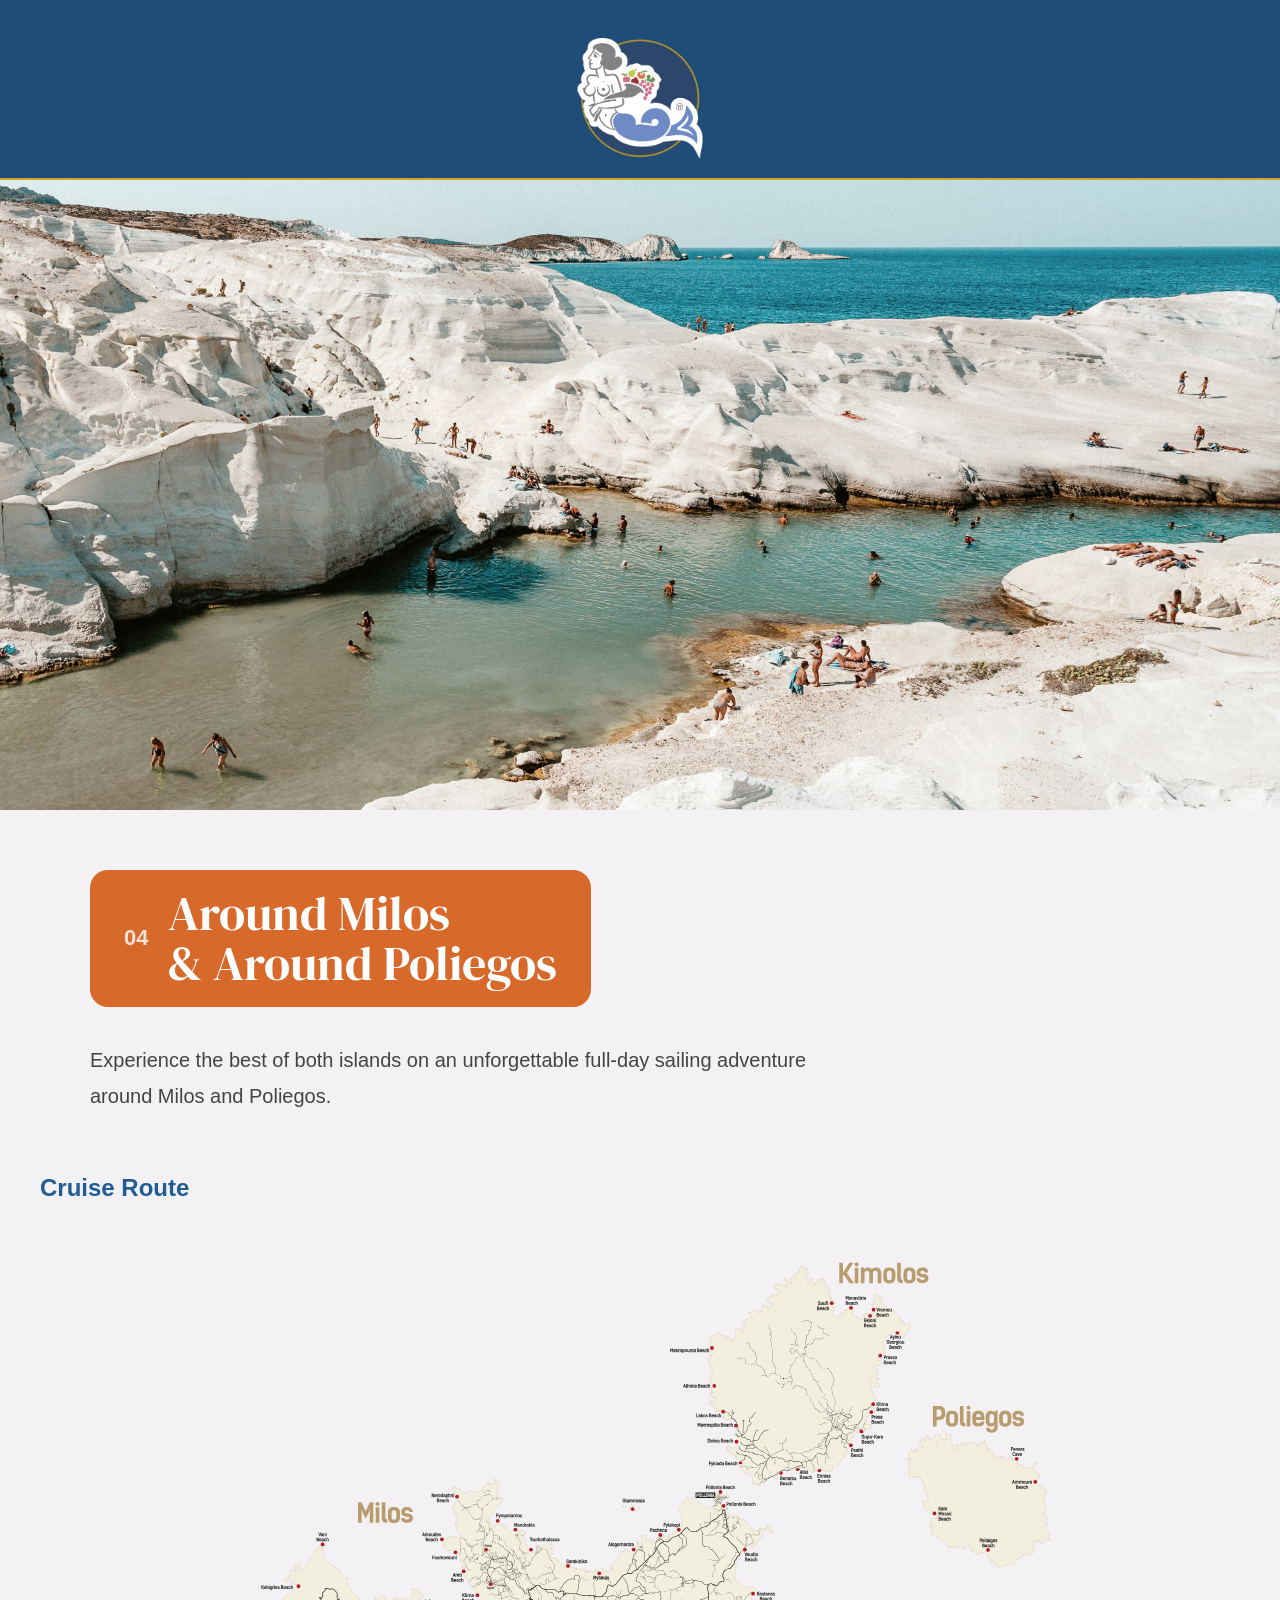
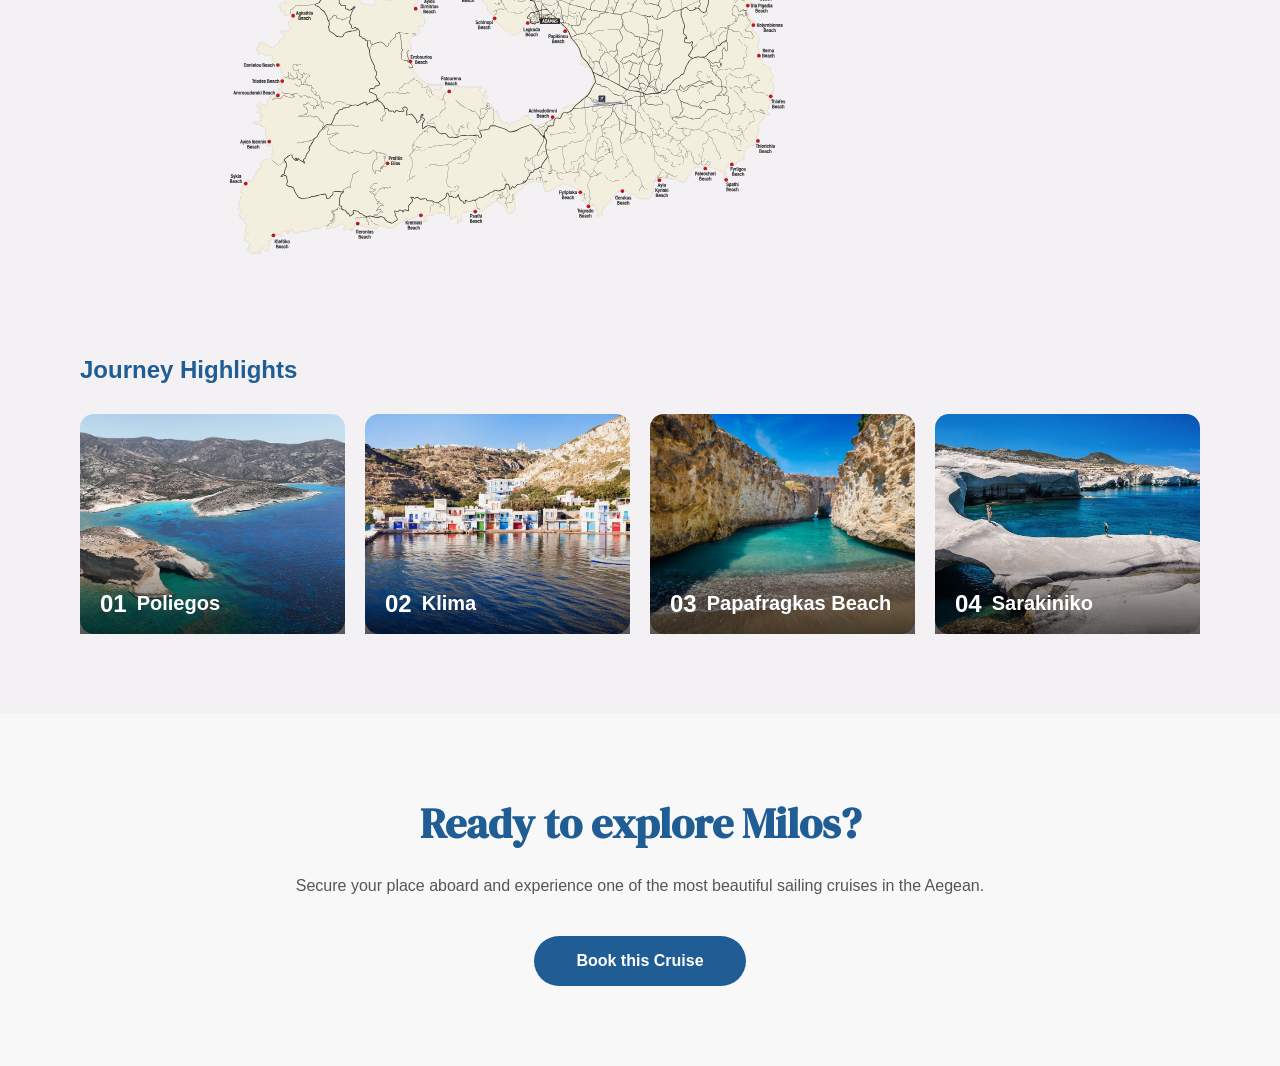
==== commit 0e8b8c19: "Update around-milos-around-poliegos.html" ====
--- a/around-milos-around-poliegos.html
+++ b/around-milos-around-poliegos.html
@@ -51,7 +51,7 @@
 
         <div class="cruise-route-map">
 
-            <img src="images/cruise-04/Cruises_04_map.png"
+            <img src="images/cruise-04/Cruises_04_map.svg"
      alt="Around Milos & Around Poliegos Route">
 
         </div>
--- a/css/style.css
+++ b/css/style.css
@@ -818,42 +818,113 @@
     max-width:100%;
     border-radius:12px;
     cursor:zoom-in;
-    transition:transform .25s ease;
-}
-
-.cruise-route-map img:hover{
-    transform:scale(1.02);
 }
 
 .map-lightbox{
     position:fixed;
     inset:0;
-    background:rgba(0,0,0,.9);
+    background:rgba(0,0,0,.94);
     display:none;
+    z-index:9999;
+}
+
+.map-lightbox.active{
+    display:block;
+}
+
+.map-viewport{
+    position:absolute;
+    inset:0;
+    overflow:hidden;
+    display:flex;
+    align-items:center;
     justify-content:center;
+    touch-action:none;
+    cursor:grab;
+}
+
+.map-viewport.dragging{
+    cursor:grabbing;
+}
+
+.map-zoom-image{
+    width:auto;
+    height:auto;
+    max-width:94vw;
+    max-height:88vh;
+    object-fit:contain;
+    background:#fff;
+    padding:10px;
+    user-select:none;
+    -webkit-user-drag:none;
+    transform-origin:center center;
+    transition:transform .08s linear;
+}
+
+.map-zoom-image.zoomed{
+    cursor:grab;
+}
+
+.map-close{
+    position:absolute;
+    top:16px;
+    right:22px;
+    z-index:10002;
+    width:46px;
+    height:46px;
+    border:0;
+    border-radius:50%;
+    background:rgba(255,255,255,.95);
+    color:#111;
+    font-size:34px;
+    line-height:42px;
+    cursor:pointer;
+}
+
+.map-controls{
+    position:absolute;
+    left:50%;
+    bottom:20px;
+    transform:translateX(-50%);
+    z-index:10002;
+    display:flex;
     align-items:center;
-    z-index:9999;
-    padding:30px;
-}
-
-.map-lightbox.active{
-    display:flex;
-}
-
-.map-lightbox img{
-    max-width:95%;
-    max-height:95%;
-    border-radius:12px;
-    cursor:zoom-out;
-}
-
-.map-lightbox .close-map{
-    position:absolute;
-    top:20px;
-    right:30px;
-    font-size:42px;
+    gap:8px;
+    padding:8px;
+    border-radius:30px;
+    background:rgba(255,255,255,.95);
+}
+
+.map-controls button{
+    min-width:46px;
+    height:42px;
+    border:0;
+    border-radius:22px;
+    background:#1f5d94;
     color:#fff;
+    font-size:22px;
     cursor:pointer;
-    font-weight:300;
-    user-select:none;
-}
+}
+
+.map-controls .map-reset{
+    min-width:72px;
+    padding:0 14px;
+    font-size:15px;
+}
+
+@media (max-width:600px){
+
+    .map-zoom-image{
+        max-width:98vw;
+        max-height:82vh;
+    }
+
+    .map-close{
+        top:10px;
+        right:10px;
+    }
+
+    .map-controls{
+        bottom:12px;
+    }
+}
